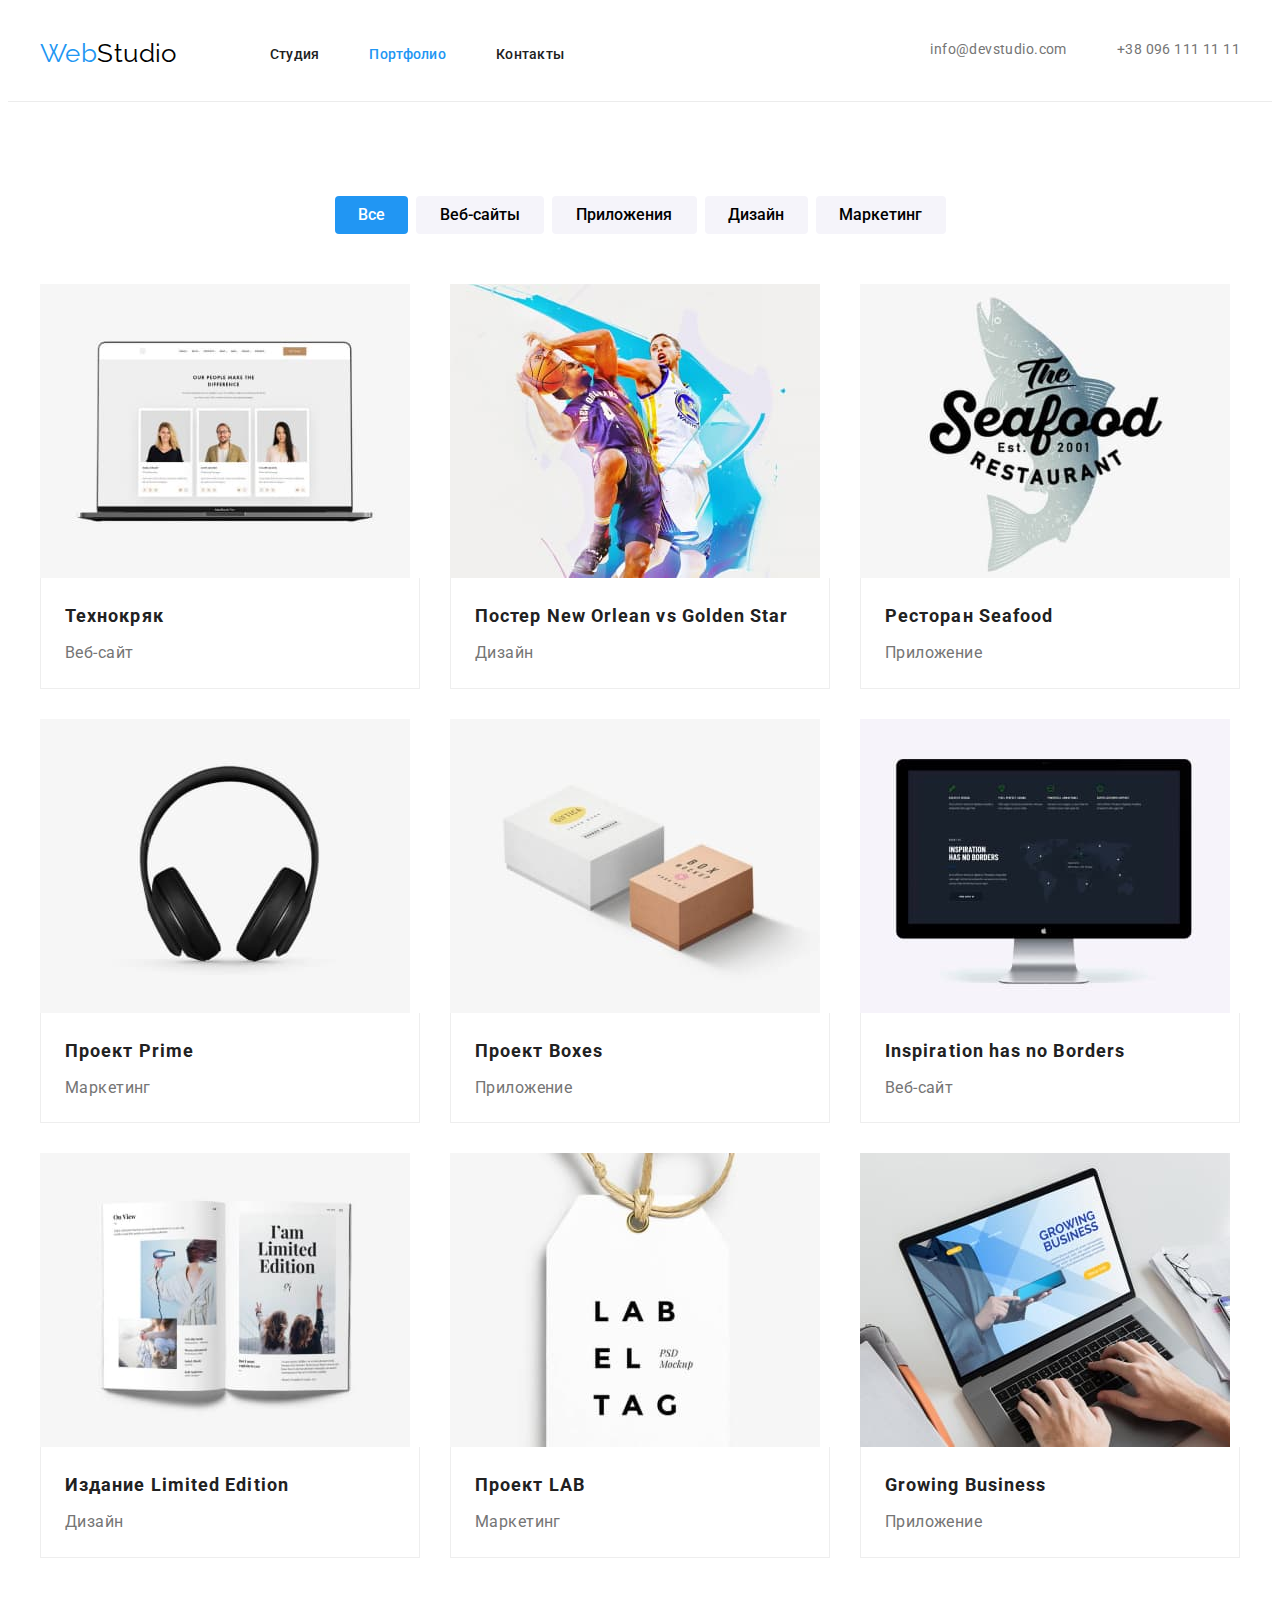
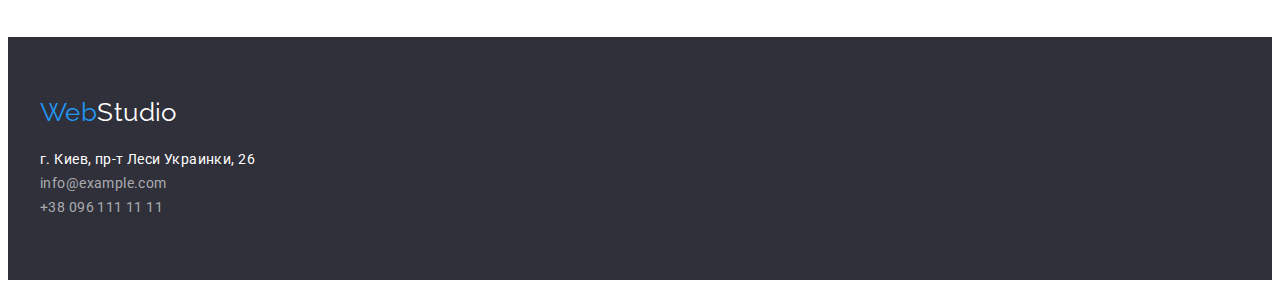
==== portfolio.html @ 6050f92c "створення-дз-4" ====
<!DOCTYPE html>
<html lang="ru">
  <head>
    <meta charset="UTF-8" />
    <meta http-equiv="X-UA-Compatible" content="IE=edge" />
    <meta name="viewport" content="width=device-width, initial-scale=1.0" />
    <title>Портфолио</title>
    <link rel="preconnect" href="https://fonts.googleapis.com" />
    <link rel="preconnect" href="https://fonts.gstatic.com" crossorigin />
    <link
      href="https://fonts.googleapis.com/css2?family=Raleway:wght@700&family=Roboto:wght@400;500;700;900&display=swap"
      rel="stylesheet"
    />
    <link
      rel="stylesheet"
      href="https://cdnjs.cloudflare.com/ajax/libs/modern-normalize/1.1.0/modern-normalize.min.css"
      integrity="sha512-wpPYUAdjBVSE4KJnH1VR1HeZfpl1ub8YT/NKx4PuQ5NmX2tKuGu6U/JRp5y+Y8XG2tV+wKQpNHVUX03MfMFn9Q=="
      crossorigin="anonymous"
      referrerpolicy="no-referrer"
    />
    <link rel="stylesheet" href="./css/style.css" />
  </head>
  <body>
    <!-- шапка -->
    <header class="page-header">
      <div class="container main-nav">
        <nav class="nav">
          <a class="logo" href="WebStudio"
            ><span class="span">Web</span>Studio</a
          >
          <ul class="list site-nav">
            <li class="link">
              <a class="link-nav" href="./index.html">Студия</a>
            </li>
            <li class="link">
              <a class="link-nav current" href="./portfolio.html">Портфолио</a>
            </li>
            <li class="link">
              <a class="link-nav" href="Контакты">Контакты</a>
            </li>
          </ul>
        </nav>
        <ul class="contact">
          <li class="link">
            <a class="link-contact" href="mailto:info@devstudio.com"
              >info@devstudio.com</a
            >
          </li>
          <li class="link">
            <a class="link-contact" href="tel:+380961111111"
              >+38 096 111 11 11</a
            >
          </li>
        </ul>
      </div>
    </header>
    <main>
      <section class="section">
        <div class="container">
          <h1 hidden>Портфолио</h1>
          <ul class="filter">
            <li class="link link-btn">
              <button class="btn all" type="button">Все</button>
            </li>
            <li class="link link-btn">
              <button class="btn web" type="button">Веб-сайты</button>
            </li>
            <li class="link link-btn">
              <button class="btn application" type="button">Приложения</button>
            </li>
            <li class="link link-btn">
              <button class="btn design" type="button">Дизайн</button>
            </li>
            <li class="link link-btn">
              <button class="btn marketing" type="button">Маркетинг</button>
            </li>
          </ul>

          <!-- проекти -->

          <ul class="project card-set">
            <li class="project-link card-set-item link">
              <a class="link-card" href="">
                <img
                  src="./images/manager.jpg"
                  alt="изображение менеджеров в екране ноутбука"
                  width="370"
                  height="294"
                />
                <div class="description-card">
                  <h2 class="title-card">Технокряк</h2>
                  <p class="title-card-name">Веб-сайт</p>
                </div>
              </a>
            </li>
            <li class="project-link card-set-item link">
              <a class="link-card" href="">
                <img
                  src="./images/goldenstar.jpg"
                  alt="два баскетболистка"
                  width="370"
                  height="294"
                />
                <div class="description-card">
                  <h2 class="title-card">Постер New Orlean vs Golden Star</h2>
                  <p class="title-card-name">Дизайн</p>
                </div>
              </a>
            </li>
            <li class="project-link card-set-item link">
              <a class="link-card" href="">
                <img
                  src="./images/seafood.jpg"
                  alt="логотип seafood"
                  width="370"
                  height="294"
                />
                <div class="description-card">
                  <h2 class="title-card">Ресторан Seafood</h2>
                  <p class="title-card-name">Приложение</p>
                </div>
              </a>
            </li>
            <li class="project-link card-set-item link">
              <a class="link-card" href="">
                <img
                  src="./images/prime.jpg"
                  alt="наушники"
                  width="370"
                  height="294"
                />
                <div class="description-card">
                  <h2 class="title-card">Проект Prime</h2>
                  <p class="title-card-name">Маркетинг</p>
                </div>
              </a>
            </li>
            <li class="project-link card-set-item link">
              <a class="link-card" href="">
                <img
                  src="./images/box.jpg"
                  alt="две коробки"
                  width="370"
                  height="294"
                />
                <div class="description-card">
                  <h2 class="title-card">Проект Boxes</h2>
                  <p class="title-card-name">Приложение</p>
                </div>
              </a>
            </li>
            <li class="project-link card-set-item link">
              <a class="link-card" href="">
                <img
                  src="./images/borders.jpg"
                  alt="екран монитора"
                  width="370"
                  height="294"
                />
                <div class="description-card">
                  <h2 class="title-card" lang="en">
                    Inspiration has no Borders
                  </h2>
                  <p class="title-card-name">Веб-сайт</p>
                </div>
              </a>
            </li>
            <li class="project-link card-set-item link">
              <a class="link-card" href="">
                <img
                  src="./images/limited.jpg"
                  alt="розвернутая книга"
                  width="370"
                  height="294"
                />
                <div class="description-card">
                  <h2 class="title-card">Издание Limited Edition</h2>
                  <p class="title-card-name">Дизайн</p>
                </div>
              </a>
            </li>
            <li class="project-link card-set-item link">
              <a class="link-card" href="">
                <img
                  src="./images/lab.jpg"
                  alt="ярлик lab"
                  width="370"
                  height="294"
                />
                <div class="description-card">
                  <h2 class="title-card">Проект LAB</h2>
                  <p class="title-card-name">Маркетинг</p>
                </div>
              </a>
            </li>
            <li class="project-link card-set-item link">
              <a class="link-card" href="">
                <img
                  src="./images/business.jpg"
                  alt="работа с ноутбука"
                  width="370"
                  height="294"
                />
                <div class="description-card">
                  <h2 class="title-card" lang="en">Growing Business</h2>
                  <p class="title-card-name">Приложение</p>
                </div>
              </a>
            </li>
          </ul>
        </div>
      </section>
    </main>
    <!-- footer -->
    <footer class="footer">
      <div class="container">
        <a class="logo-footer" href="./index.html"
          ><span class="span">Web</span>Studio</a
        >
        <address>
          <ul class="footer-list">
            <li class="link">
              <a
                class="link-contact address"
                href="https://goo.gl/maps/sdTWrFby8Wr7bBPv6"
                target="_blank"
                rel="noopener noreferrer"
                >г. Киев, пр-т Леси Украинки, 26</a
              >
            </li>
            <li class="link">
              <a class="link-footer" href="mailto:info@example.com"
                >info@example.com</a
              >
            </li>
            <li class="link">
              <a class="link-footer contact_link" href="tel:+380961111111">
                +38 096 111 11 11</a
              >
            </li>
          </ul>
        </address>
      </div>
    </footer>
  </body>
</html>
---- css/style.css ----
:root {
  --accent-color: #2196f3;
  --accent-background-color: #188ce8;
  --main-second-color: #000000;
  --main-background-color: #ffffff;
  --titel-color: #212121;
  --titel-text-color: #757575;
  --hero-background-color: #2f303a;
  --btn-background-color: #f5f4fa;
  --main-font: "Roboto";
  --accent-font: "Raleway";
  --items: 3;
  --indent: 30px;
}
body {
  font-family: var(--main-font);
  color: var(--titel-text-color);
  background-color: var(--main-background-color);
  font-size: 14px;
  line-height: 1.4;
  letter-spacing: 0.03em;
}
h1,
h2,
h3,
h4 {
  margin: 0;
}
img {
  display: block;
  max-width: 100%;
  height: auto;
}
/* --змінна flex-- */
.card-set {
  display: flex;
  flex-wrap: wrap;
  margin: calc(-1 * var(--indent) / 2);
}
.card-set-item {
  flex-basis: calc((100% - var(--indent) * var(--items)) / var(--items));
  margin: calc(var(--indent) / 2);
}
.container {
  width: 1200px;
  margin-left: auto;
  margin-right: auto;
  padding-left: 15px;
  padding-right: 15px;
}
.section {
  padding-bottom: 94px;
  padding-top: 94px;
}
ul {
  margin: 0;
  padding-left: 0;
}
.main-nav {
  display: flex;
  align-items: center;
}
.nav {
  display: flex;
  align-items: center;
}
.link {
  list-style: none;
}
.link .link-nav,
.link .link-contact,
.logo,
.link-card {
  text-decoration: none;
}

/* header */
.page-header {
  border-bottom: 1px solid #ececec;
}
.logo {
  font-family: var(--accent-font);
  font-size: 26px;
  line-height: 1.19;
  color: var(--main-second-color);
  padding-top: 24px;
  padding-bottom: 25px;
}
.span {
  color: var(--accent-color);
}
/* nav */

.link .link-nav {
  color: var(--titel-color);
  font-weight: 500;
  line-height: 1.14;
  letter-spacing: 0.02em;
}
.link-nav:hover,
.link-nav:focus {
  color: var(--accent-color);
}
.link-nav.current {
  color: var(--accent-color);
}
.contact {
  display: flex;
  margin-left: auto;
}
.contact .link + .link {
  margin-left: 50px;
}
.contact .link-contact {
  display: block;
  padding-top: 32px;
  padding-bottom: 32px;
}

.site-nav {
  margin-left: 93px;
}
.site-nav .link:not(:last-child) {
  margin-right: 50px;
}
.site-nav .link-nav {
  display: block;
  padding-top: 33px;
  padding-bottom: 31px;
}
.link-contact {
  color: var(--titel-text-color);
  margin-bottom: 9px;
}
.link-contact:hover,
.link-contact:focus {
  color: var(--accent-color);
}

/* hero */
.section.hero {
  padding-top: 200px;
  padding-bottom: 200px;
}
.hero {
  background-color: var(--hero-background-color);
  text-align: center;
}

.page-hero {
  font-family: var(--main-font);
  font-weight: 900;
  font-size: 44px;
  letter-spacing: 0.06em;
  text-transform: uppercase;
  color: var(--main-background-color);
  margin: 0 237px 30px;
}
.button {
  font-family: var(--main-font);
  font-weight: 700;
  font-size: 16px;
  line-height: 1.88;
  letter-spacing: 0.06em;
  color: var(--main-background-color);
  background-color: var(--accent-color);
  border-radius: 4px;
  border: none;
  padding: 10px 32px;
  cursor: pointer;
}
.button:hover {
  background-color: var(--accent-background-color);
}
/* section особливості */
.visually-hidden {
  position: absolute;
  width: 1px;
  height: 1px;
  margin: -1px;
  border: 0;
  padding: 0;
  white-space: nowrap;
  clip-path: inset(100%);
  clip: rect(0 0 0 0);
  overflow: hidden;
}
.section.features {
  padding-bottom: 0;
}
.list {
  display: flex;
}
.list-features {
  margin-right: 30px;
  width: 270px;
}
.list-features:last-child {
  margin-right: 0;
}
/* section Чем мы занимаемся */
.our-work {
  display: flex;
}
.link-work {
  margin-right: 30px;
}
.link-work:last-child {
  margin-right: 0;
}
/* section-team */
.section-team {
  background-color: var(--btn-background-color);
  padding-top: 94px;
}
.our-team {
  --items: 4;
}
.link-team {
  background-color: var(--main-background-color);
  box-shadow: 0px 1px 3px rgba(0, 0, 0, 0.12), 0px 1px 1px rgba(0, 0, 0, 0.14),
    0px 2px 1px rgba(0, 0, 0, 0.2);
  border-radius: 0px 0px 4px 4px;
  margin-bottom: 0;
}
.link-team:nth-child(n4) {
  margin-right: 0;
}
.link-team:last-child {
  margin-right: 0;
}
.title {
  font-size: 36px;
  line-height: 1.16;
  color: var(--titel-color);
  text-align: center;
  margin-bottom: 50px;
}
.subtitle {
  font-size: 14px;
  line-height: 1.14;
  text-transform: uppercase;
  color: var(--titel-color);
}
.subtitle-text {
  line-height: 1.71;
  margin-top: 10px;
  margin-bottom: 0;
}
.title-name {
  font-weight: 500;
  font-size: 16px;
  line-height: 1.18;
  text-align: center;
  color: var(--titel-color);
  margin-top: 30px;
  margin-bottom: 10px;
}
.title-name-trade {
  font-size: 16px;
  line-height: 1.18;
  text-align: center;
  margin-top: 0;
  margin-bottom: 30px;
}
/* footer */
.footer {
  background-color: var(--hero-background-color);
  padding-bottom: 60px;
  padding-top: 60px;
}
.logo-footer {
  font-family: var(--accent-font);
  width: max-content;
  font-size: 26px;
  line-height: 1.19;
  color: var(--main-background-color);
  text-decoration: none;
  display: block;
  margin-bottom: 20px;
}
.address {
  font-style: normal;
  font-size: 14px;
  line-height: 1.71;
  color: var(--main-background-color);
}
.link-footer {
  text-decoration: none;
  font-style: normal;
  font-size: 14px;
  line-height: 1.71;
  color: rgba(255, 255, 255, 0.6);
  margin-bottom: 9px;
}

/* page-2 */
.filter {
  display: flex;
  justify-content: center;
  margin-bottom: 50px;
}
.btn {
  background-color: var(--btn-background-color);
  border-radius: 4px;
  font-family: var(--main-font);
  font-weight: 500;
  font-size: 16px;
  line-height: 1.62;
  border-style: none;
  cursor: pointer;
  padding: 0;
  height: 38px;
}
.link .link-btn {
  margin-right: 8px;
}
.link-btn:not(:last-child) {
  margin-right: 8px;
}
.btn.all {
  color: var(--main-background-color);
  background-color: var(--accent-color);
  cursor: pointer;
  width: 73px;
}
.btn.web {
  width: 128px;
}
.btn.application {
  width: 145px;
}
.btn.design {
  width: 103px;
}
.btn.marketing {
  width: 130px;
}
.btn:hover,
.btn:focus {
  color: var(--main-background-color);
  background-color: var(--accent-color);
}
.title-card {
  font-size: 18px;
  line-height: 2;
  letter-spacing: 0.06em;
  color: var(--titel-color);
}
.title-card-name {
  font-size: 16px;
  line-height: 1.87;
  color: var(--titel-text-color);
  margin-top: 4px;
  margin-bottom: 0;
}
/* сітка */

.description-card {
  padding: 20px 24px;
  border-left: 1px solid #eeeeee;
  border-right: 1px solid #eeeeee;
  border-bottom: 1px solid #eeeeee;
}
.project-link:nth-last-child(-n + 3) {
  margin-bottom: 0;
}
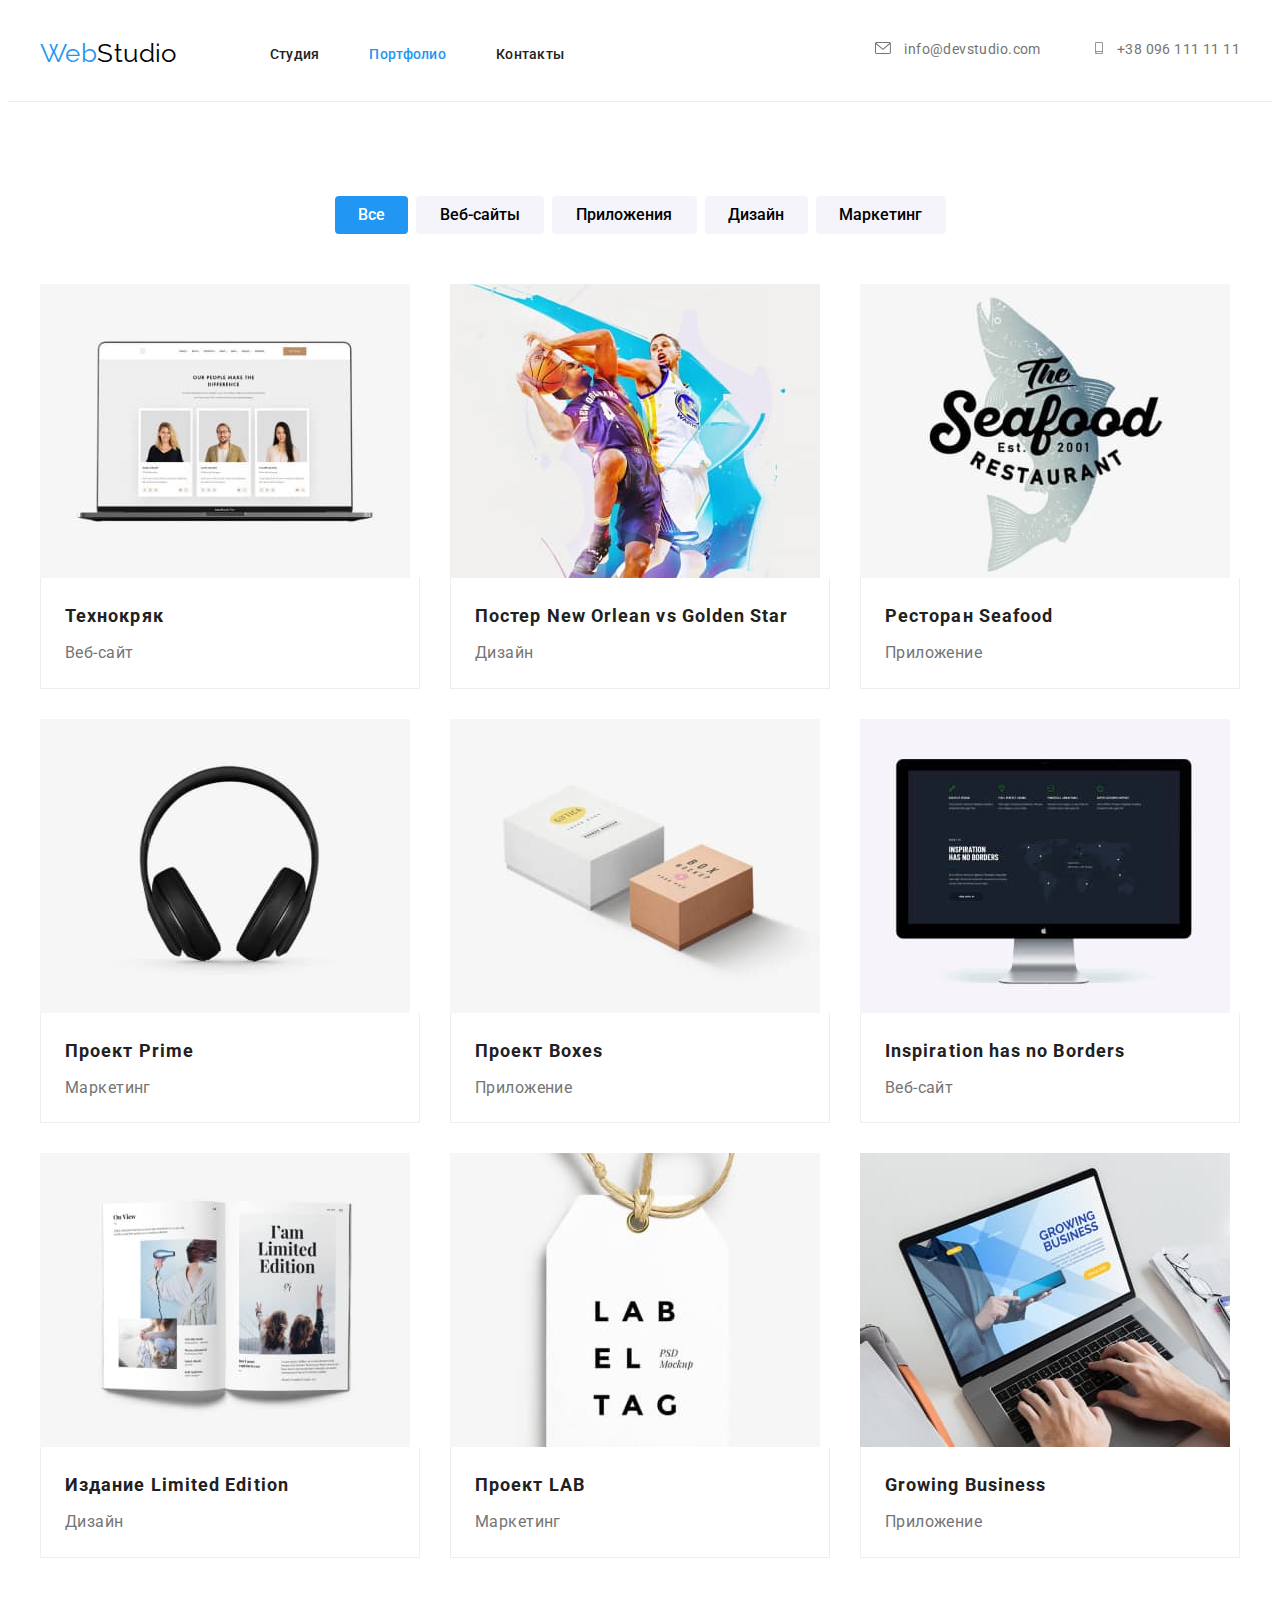
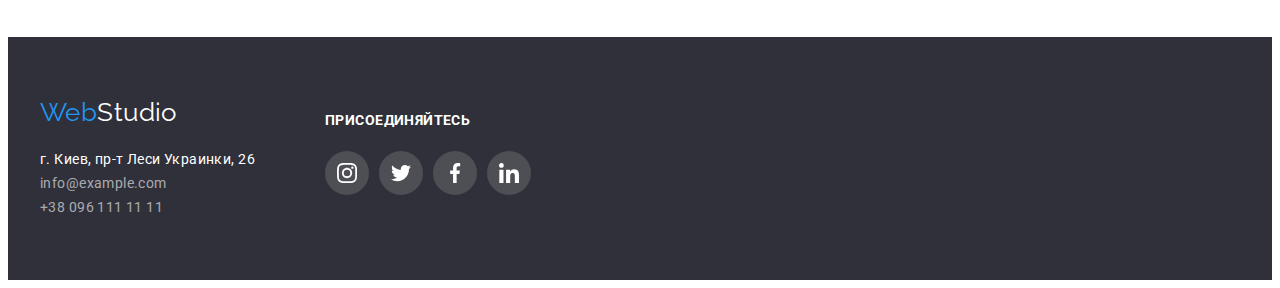
==== commit 6dfc6943: "hw-4-finished" ====
--- a/portfolio.html
+++ b/portfolio.html
@@ -20,6 +20,7 @@
     />
     <link rel="stylesheet" href="./css/style.css" />
   </head>
+
   <body>
     <!-- шапка -->
     <header class="page-header">
@@ -43,11 +44,16 @@
         <ul class="contact">
           <li class="link">
             <a class="link-contact" href="mailto:info@devstudio.com"
-              >info@devstudio.com</a
+              ><svg class="icon-contact" width="16" height="12">
+                <use href="./images/icons.svg#icon-envelope"></use>
+              </svg>
+              info@devstudio.com</a
             >
           </li>
           <li class="link">
             <a class="link-contact" href="tel:+380961111111"
+              ><svg class="icon-contact" width="16" height="12">
+                <use href="./images/icons.svg#icon-smartphone"></use></svg
               >+38 096 111 11 11</a
             >
           </li>
@@ -214,32 +220,84 @@
     <!-- footer -->
     <footer class="footer">
       <div class="container">
-        <a class="logo-footer" href="./index.html"
-          ><span class="span">Web</span>Studio</a
-        >
-        <address>
-          <ul class="footer-list">
-            <li class="link">
+        <div class="footer-contact">
+          <a class="logo-footer" href="./index.html"
+            ><span class="span">Web</span>Studio</a
+          >
+          <address>
+            <ul class="footer-list">
+              <li class="link">
+                <a
+                  class="link-contact address"
+                  href="https://goo.gl/maps/sdTWrFby8Wr7bBPv6"
+                  target="_blank"
+                  rel="noopener noreferrer"
+                  >г. Киев, пр-т Леси Украинки, 26</a
+                >
+              </li>
+              <li class="link">
+                <a class="link-footer" href="mailto:info@example.com"
+                  >info@example.com</a
+                >
+              </li>
+              <li class="link">
+                <a class="link-footer contact_link" href="tel:+380961111111">
+                  +38 096 111 11 11</a
+                >
+              </li>
+            </ul>
+          </address>
+        </div>
+        <div class="footer-social">
+          <p><strong class="slogan-footer">присоединяйтесь</strong></p>
+          <ul class="footer-social-list">
+            <li class="social-media-item">
               <a
-                class="link-contact address"
-                href="https://goo.gl/maps/sdTWrFby8Wr7bBPv6"
+                class="social-media-link footer-social-link"
+                href=""
                 target="_blank"
                 rel="noopener noreferrer"
-                >г. Киев, пр-т Леси Украинки, 26</a
-              >
-            </li>
-            <li class="link">
-              <a class="link-footer" href="mailto:info@example.com"
-                >info@example.com</a
-              >
-            </li>
-            <li class="link">
-              <a class="link-footer contact_link" href="tel:+380961111111">
-                +38 096 111 11 11</a
-              >
+                aria-label="instagram"
+                ><svg class="social-media-icon" width="20" height="20">
+                  <use href="./images/icons.svg#icon-instagram"></use>
+                </svg>
+              </a>
+            </li>
+            <li class="social-media-item">
+              <a
+                class="social-media-link footer-social-link"
+                href=""
+                target="_blank"
+                rel="noopener noreferrer"
+                aria-label="twitter"
+                ><svg class="social-media-icon" width="20" height="20">
+                  <use href="./images/icons.svg#icon-twitter"></use></svg
+              ></a>
+            </li>
+            <li class="social-media-item">
+              <a
+                class="social-media-link footer-social-link"
+                href=""
+                target="_blank"
+                rel="noopener noreferrer"
+                aria-label="facebook"
+                ><svg class="social-media-icon" width="20" height="20">
+                  <use href="./images/icons.svg#icon-facebook"></use></svg
+              ></a>
+            </li>
+            <li class="social-media-item">
+              <a
+                class="social-media-link footer-social-link"
+                href=""
+                target="_blank"
+                rel="noopener noreferrer"
+                aria-label="linkedin"
+                ><svg class="social-media-icon" width="20" height="20">
+                  <use href="./images/icons.svg#icon-linkedin"></use></svg
+              ></a>
             </li>
           </ul>
-        </address>
+        </div>
       </div>
     </footer>
   </body>
--- a/css/style.css
+++ b/css/style.css
@@ -136,6 +136,10 @@
 .link-contact:focus {
   color: var(--accent-color);
 }
+.icon-contact {
+  margin-right: 10px;
+  fill: currentColor;
+}
 
 /* hero */
 .section.hero {
@@ -143,8 +147,21 @@
   padding-bottom: 200px;
 }
 .hero {
+  max-width: 1600px;
+  height: 600px;
+  background-image: linear-gradient(
+      rgba(47, 48, 58, 0.4),
+      rgba(47, 48, 58, 0.4)
+    ),
+    url(../images/header.jpg);
   background-color: var(--hero-background-color);
+  background-repeat: no-repeat;
+  background-position: center;
+  background-size: cover;
   text-align: center;
+  margin-left: auto;
+  margin-right: auto;
+  filter: drop-shadow(0px 4px 4px rgba(0, 0, 0, 0.25));
 }
 
 .page-hero {
@@ -198,6 +215,16 @@
 .list-features:last-child {
   margin-right: 0;
 }
+.features-icon {
+  display: flex;
+  justify-content: center;
+  align-items: center;
+  width: 270px;
+  height: 120px;
+  margin-bottom: 30px;
+  border-radius: 4px;
+  background-color: var(--btn-background-color);
+}
 /* section Чем мы занимаемся */
 .our-work {
   display: flex;
@@ -211,7 +238,6 @@
 /* section-team */
 .section-team {
   background-color: var(--btn-background-color);
-  padding-top: 94px;
 }
 .our-team {
   --items: 4;
@@ -263,11 +289,81 @@
   margin-top: 0;
   margin-bottom: 30px;
 }
+.social-media-list {
+  list-style: none;
+  display: flex;
+  justify-content: center;
+  margin-bottom: 30px;
+}
+.social-media-item:not(:last-child) {
+  margin-right: 10px;
+}
+.social-media-item {
+  width: 44px;
+  height: 44px;
+}
+.social-media-link {
+  display: flex;
+  align-items: center;
+  justify-content: center;
+  width: 100%;
+  height: 100%;
+  border-radius: 50%;
+  background-color: #ffffff;
+  color: #afb1b8;
+}
+.social-media-link:hover .social-media-icon,
+.social-media-link:focus .social-media-icon {
+  fill: var(--main-background-color);
+}
+.social-media-link:hover,
+.social-media-link:focus {
+  fill: var(--main-background-color);
+  background-color: var(--accent-color);
+}
+.social-media-link {
+  fill: currentColor;
+}
+/* наші клієнти */
+.section.сlient {
+  padding-bottom: 84px;
+}
+.list-client {
+  display: flex;
+  list-style: none;
+  justify-content: space-between;
+}
+.box-client {
+  display: flex;
+  width: 170px;
+  height: 92px;
+}
+.box-link {
+  display: flex;
+  align-items: center;
+  justify-content: center;
+  width: 100%;
+  height: 100%;
+  border: 1px solid #afb1b8;
+  color: #afb1b8;
+  border-radius: 4px;
+}
+.box-link {
+  fill: currentColor;
+}
+.box-link:hover,
+.box-link:focus {
+  fill: var(--accent-color);
+  border-color: var(--accent-color);
+}
 /* footer */
 .footer {
   background-color: var(--hero-background-color);
   padding-bottom: 60px;
   padding-top: 60px;
+}
+.footer .container {
+  display: flex;
 }
 .logo-footer {
   font-family: var(--accent-font);
@@ -292,6 +388,22 @@
   line-height: 1.71;
   color: rgba(255, 255, 255, 0.6);
   margin-bottom: 9px;
+}
+.footer-social {
+  margin-left: 70px;
+}
+.slogan-footer {
+  text-transform: uppercase;
+  color: var(--main-background-color);
+}
+.footer-social-list {
+  list-style: none;
+  display: flex;
+  margin-top: 20px;
+}
+.footer-social-link {
+  color: var(--main-background-color);
+  background-color: #4e4e55;
 }
 
 /* page-2 */
@@ -340,6 +452,7 @@
 .btn:focus {
   color: var(--main-background-color);
   background-color: var(--accent-color);
+  box-shadow: 0px 3px 1px rgba(0, 0, 0, 0.1), 0px 1px 2px rgba(0, 0, 0, 0.08), 0px 2px 2px rgba(0, 0, 0, 0.12);
 }
 .title-card {
   font-size: 18px;
@@ -365,3 +478,8 @@
 .project-link:nth-last-child(-n + 3) {
   margin-bottom: 0;
 }
+.project-link:hover,
+.project-link:focus {
+  box-shadow: 0px 1px 1px rgba(0, 0, 0, 0.12), 0px 4px 4px rgba(0, 0, 0, 0.06),
+    1px 4px 6px rgba(0, 0, 0, 0.16);
+}
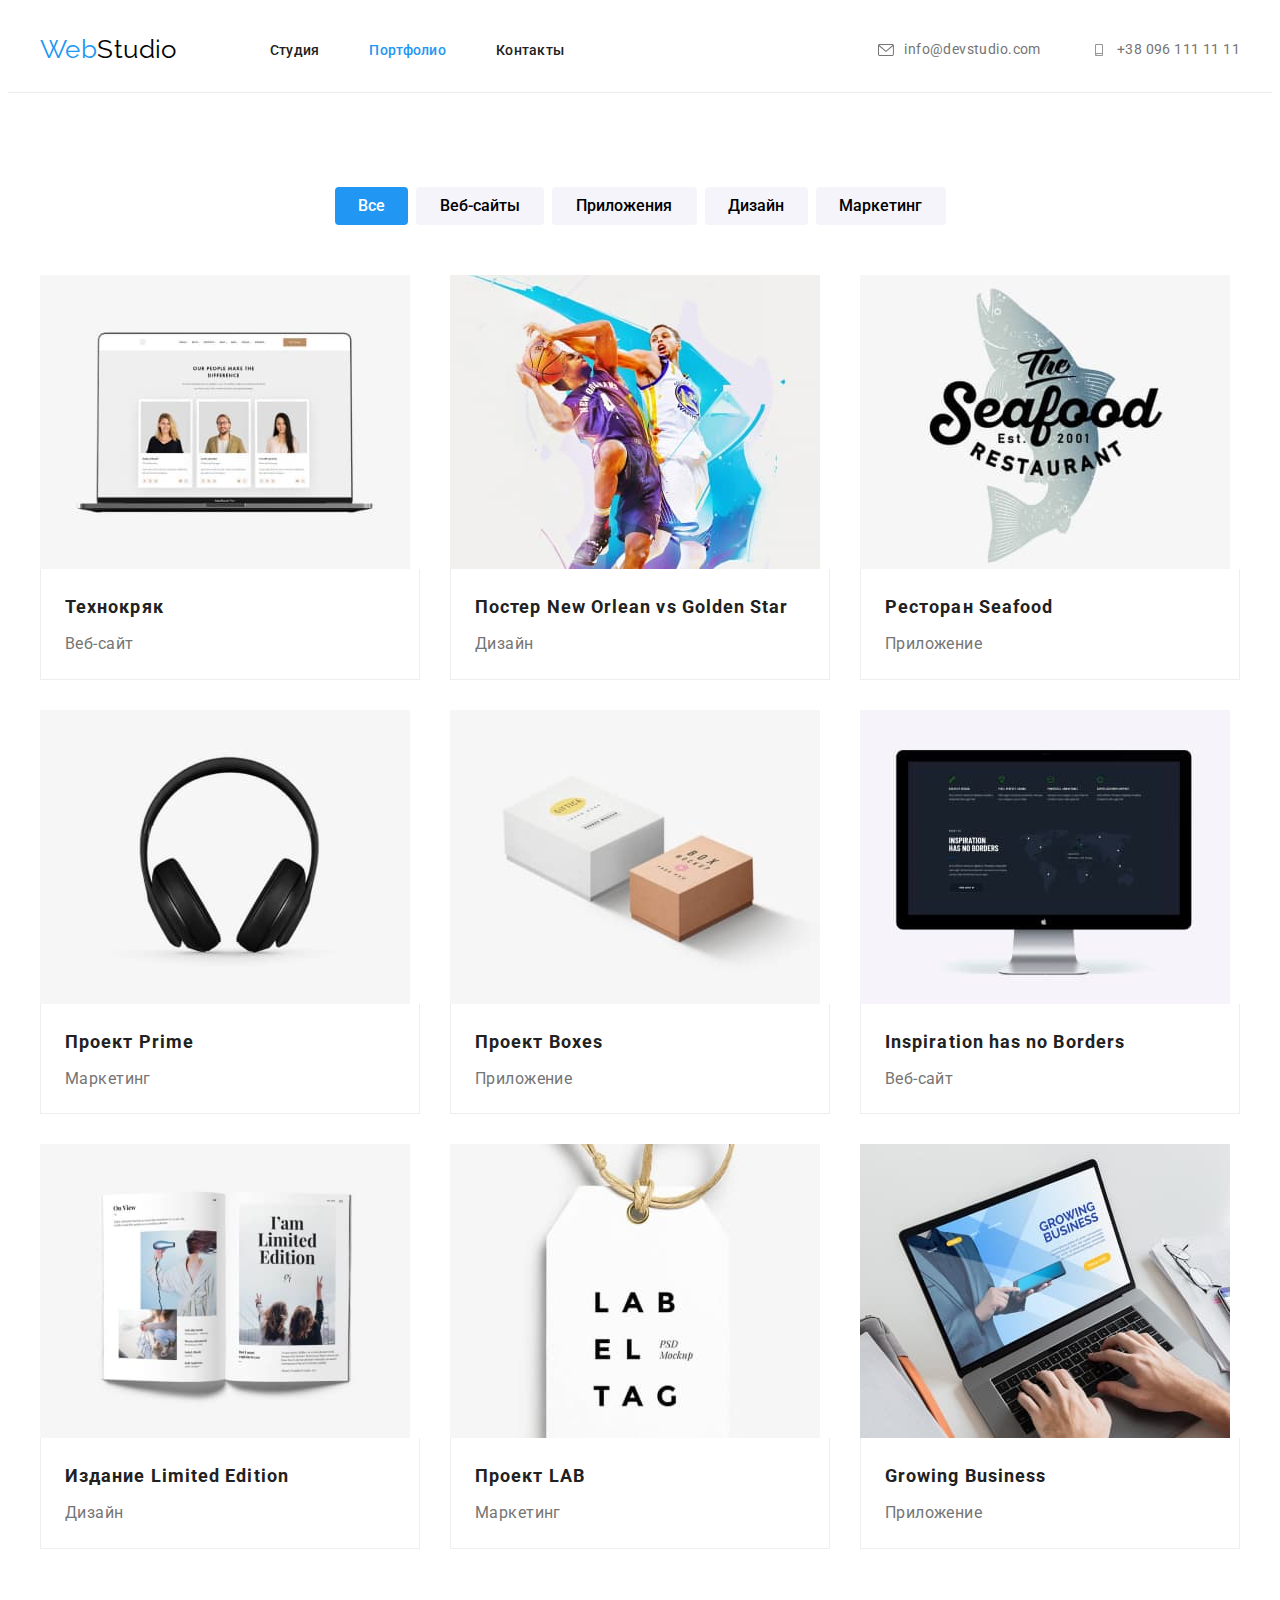
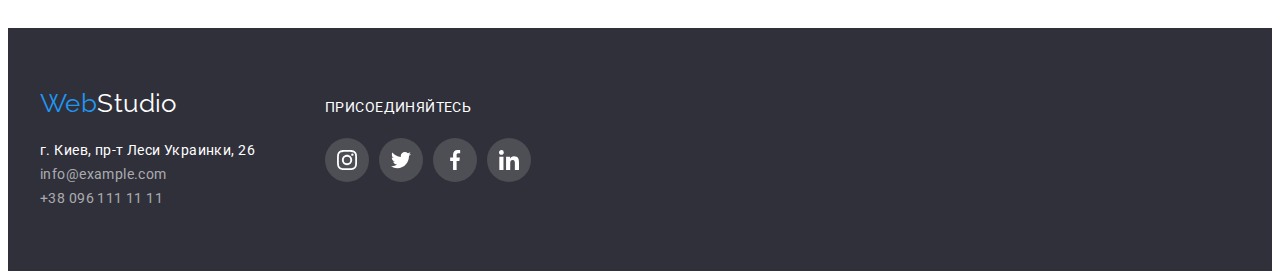
==== commit 69cb70f0: "checked-hm-4" ====
--- a/portfolio.html
+++ b/portfolio.html
@@ -249,7 +249,7 @@
           </address>
         </div>
         <div class="footer-social">
-          <p><strong class="slogan-footer">присоединяйтесь</strong></p>
+          <p class="slogan-footer">присоединяйтесь</p>
           <ul class="footer-social-list">
             <li class="social-media-item">
               <a
--- a/css/style.css
+++ b/css/style.css
@@ -112,7 +112,8 @@
   margin-left: 50px;
 }
 .contact .link-contact {
-  display: block;
+  display: flex;
+  align-items: center;
   padding-top: 32px;
   padding-bottom: 32px;
 }
@@ -130,7 +131,6 @@
 }
 .link-contact {
   color: var(--titel-text-color);
-  margin-bottom: 9px;
 }
 .link-contact:hover,
 .link-contact:focus {
@@ -293,7 +293,7 @@
   list-style: none;
   display: flex;
   justify-content: center;
-  margin-bottom: 30px;
+  margin-bottom: 16px;
 }
 .social-media-item:not(:last-child) {
   margin-right: 10px;
@@ -364,6 +364,7 @@
 }
 .footer .container {
   display: flex;
+  align-items: baseline;
 }
 .logo-footer {
   font-family: var(--accent-font);
@@ -394,6 +395,8 @@
 }
 .slogan-footer {
   text-transform: uppercase;
+  margin-top: 0;
+  margin-bottom: 20px;
   color: var(--main-background-color);
 }
 .footer-social-list {
@@ -452,7 +455,8 @@
 .btn:focus {
   color: var(--main-background-color);
   background-color: var(--accent-color);
-  box-shadow: 0px 3px 1px rgba(0, 0, 0, 0.1), 0px 1px 2px rgba(0, 0, 0, 0.08), 0px 2px 2px rgba(0, 0, 0, 0.12);
+  box-shadow: 0px 3px 1px rgba(0, 0, 0, 0.1), 0px 1px 2px rgba(0, 0, 0, 0.08),
+    0px 2px 2px rgba(0, 0, 0, 0.12);
 }
 .title-card {
   font-size: 18px;
@@ -478,8 +482,11 @@
 .project-link:nth-last-child(-n + 3) {
   margin-bottom: 0;
 }
-.project-link:hover,
-.project-link:focus {
+.link-card {
+  display: block;
+}
+.link-card:hover,
+.link-card:focus {
   box-shadow: 0px 1px 1px rgba(0, 0, 0, 0.12), 0px 4px 4px rgba(0, 0, 0, 0.06),
     1px 4px 6px rgba(0, 0, 0, 0.16);
 }
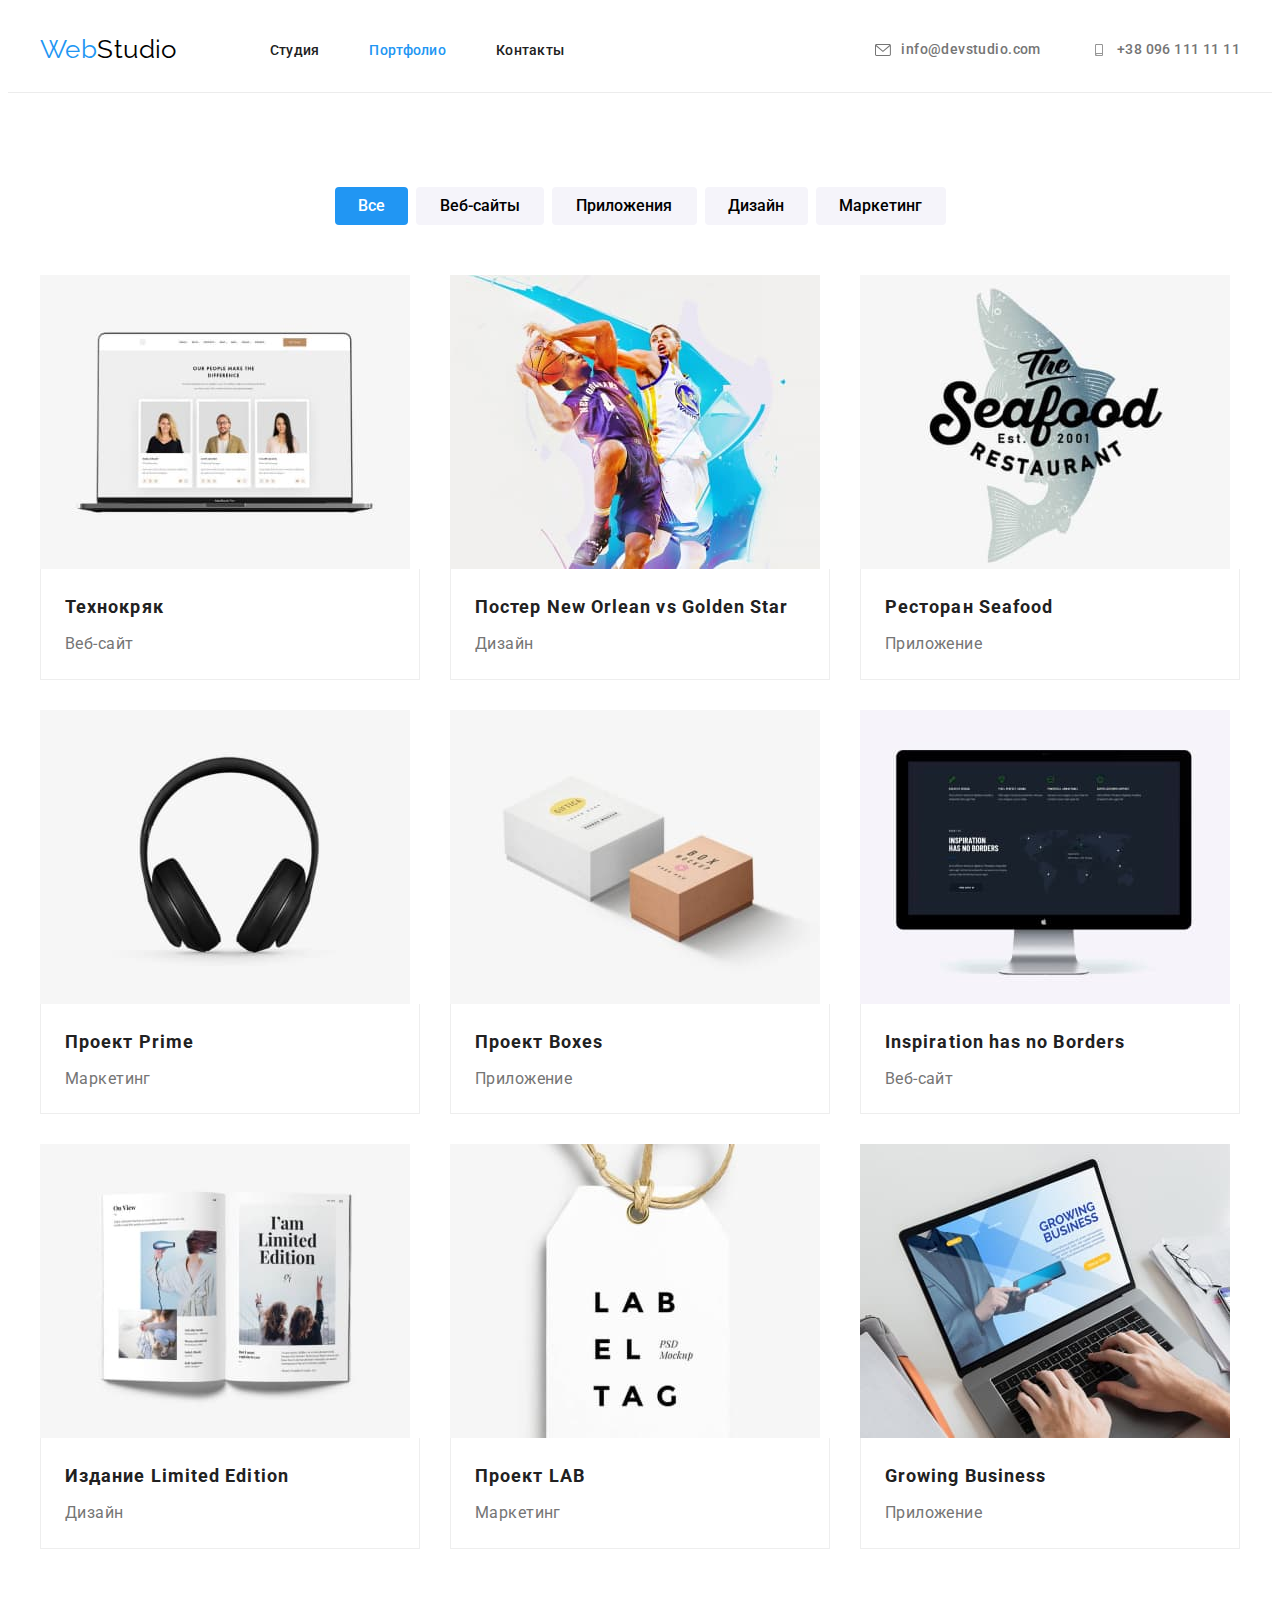
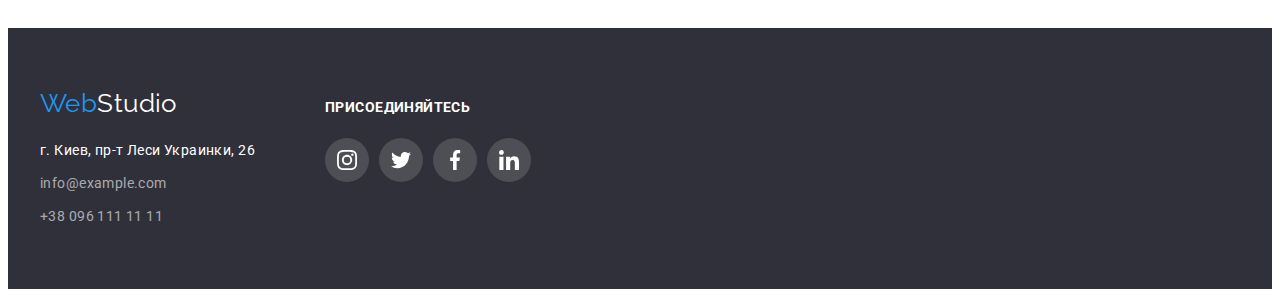
==== commit 67c93747: "work-done" ====
--- a/portfolio.html
+++ b/portfolio.html
@@ -226,7 +226,7 @@
           >
           <address>
             <ul class="footer-list">
-              <li class="link">
+              <li class="link link-address">
                 <a
                   class="link-contact address"
                   href="https://goo.gl/maps/sdTWrFby8Wr7bBPv6"
@@ -235,7 +235,7 @@
                   >г. Киев, пр-т Леси Украинки, 26</a
                 >
               </li>
-              <li class="link">
+              <li class="link link-address">
                 <a class="link-footer" href="mailto:info@example.com"
                   >info@example.com</a
                 >
--- a/css/style.css
+++ b/css/style.css
@@ -114,8 +114,10 @@
 .contact .link-contact {
   display: flex;
   align-items: center;
+  font-weight: 500;
   padding-top: 32px;
   padding-bottom: 32px;
+  color: var(--titel-text-color);
 }
 
 .site-nav {
@@ -128,9 +130,6 @@
   display: block;
   padding-top: 33px;
   padding-bottom: 31px;
-}
-.link-contact {
-  color: var(--titel-text-color);
 }
 .link-contact:hover,
 .link-contact:focus {
@@ -287,13 +286,13 @@
   line-height: 1.18;
   text-align: center;
   margin-top: 0;
-  margin-bottom: 30px;
+  margin-bottom: 16px;
 }
 .social-media-list {
   list-style: none;
   display: flex;
   justify-content: center;
-  margin-bottom: 16px;
+  margin-bottom: 30px;
 }
 .social-media-item:not(:last-child) {
   margin-right: 10px;
@@ -381,6 +380,9 @@
   font-size: 14px;
   line-height: 1.71;
   color: var(--main-background-color);
+}
+.link-address {
+  margin-bottom: 9px;
 }
 .link-footer {
   text-decoration: none;
@@ -394,6 +396,7 @@
   margin-left: 70px;
 }
 .slogan-footer {
+  font-weight: 700;
   text-transform: uppercase;
   margin-top: 0;
   margin-bottom: 20px;
